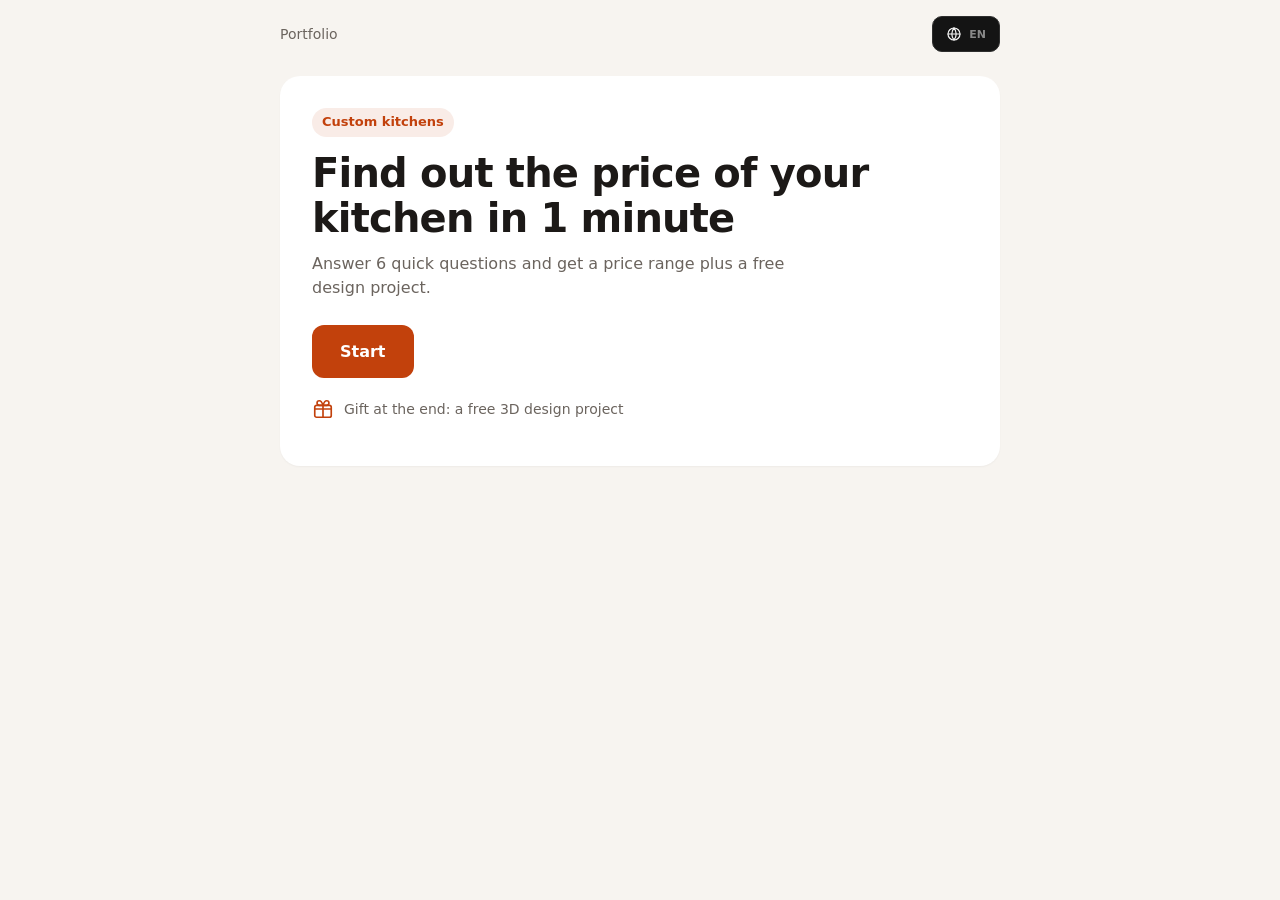
==== quiz/index.html @ 35d5382d "Add multilingual kitchen quiz demo (/quiz/) 6 questions with progress bar and auto-advance, price ra" ====
<!doctype html>
<html lang="en">
<head>
<meta charset="utf-8">
<meta name="viewport" content="width=device-width, initial-scale=1">
<title>Kitchen quiz</title>
<style>
  :root { --accent:#c2410c; --ink:#1c1917; --muted:#6b645e; --line:#e7e2dc; --bg:#f7f4f0; --card:#fff; }
  * { box-sizing:border-box; }
  body { margin:0; font:16px/1.45 system-ui,-apple-system,"Segoe UI",Roboto,sans-serif; color:var(--ink); background:var(--bg); min-height:100vh; }
  .bar { display:flex; align-items:center; justify-content:space-between; max-width:760px; margin:0 auto; padding:16px 20px 0; }
  .back { color:var(--muted); text-decoration:none; font-size:14px; } .back:hover { color:var(--ink); }
  main { max-width:760px; margin:0 auto; padding:24px 20px 48px; }
  .card { background:var(--card); border-radius:20px; padding:32px; box-shadow:0 1px 2px rgba(0,0,0,.04); }
  .screen { animation:in .35s cubic-bezier(.2,.8,.2,1); }
  @keyframes in { from { opacity:0; transform:translateY(8px); } }
  .tag { display:inline-block; font-size:13px; font-weight:600; color:var(--accent); background:color-mix(in srgb,var(--accent) 10%,white); padding:5px 10px; border-radius:999px; }
  h1 { font-size:clamp(26px,4.5vw,40px); line-height:1.12; letter-spacing:-.02em; margin:14px 0 12px; }
  h2 { font-size:clamp(21px,3.4vw,28px); line-height:1.2; letter-spacing:-.01em; margin:6px 0 22px; }
  .lead { color:var(--muted); margin:0 0 26px; max-width:52ch; }
  .gift { display:flex; align-items:center; gap:10px; margin-top:20px; font-size:14px; color:var(--muted); }
  .gift svg { width:22px; height:22px; color:var(--accent); flex:none; }
  .btn { font:inherit; font-weight:600; padding:15px 28px; border:0; border-radius:12px; background:var(--accent); color:#fff; cursor:pointer; }
  .btn:hover { filter:brightness(1.07); } .btn:disabled { opacity:.6; cursor:wait; }
  .ghost { font:inherit; background:none; border:0; color:var(--muted); cursor:pointer; padding:10px 4px; }
  .ghost:hover { color:var(--ink); }
  .prog { display:flex; justify-content:space-between; font-size:13px; color:var(--muted); margin-bottom:8px; }
  .track { height:6px; background:var(--line); border-radius:9px; overflow:hidden; margin-bottom:24px; }
  .fill { height:100%; background:var(--accent); border-radius:9px; transition:width .35s cubic-bezier(.2,.8,.2,1); }
  .opts { display:grid; grid-template-columns:repeat(2,1fr); gap:12px; }
  .opts.icons { grid-template-columns:repeat(4,1fr); }
  .opt { font:inherit; text-align:start; padding:16px; border:1.5px solid var(--line); border-radius:14px; background:var(--card); cursor:pointer; color:var(--ink); display:flex; flex-direction:column; gap:10px; transition:border-color .15s, background .15s; }
  .opts.icons .opt { align-items:center; text-align:center; }
  .opt svg { width:64px; height:64px; color:var(--muted); }
  .opt:hover { border-color:color-mix(in srgb,var(--accent) 50%,var(--line)); }
  .opt.on { border-color:var(--accent); background:color-mix(in srgb,var(--accent) 7%,white); }
  .opt.on svg { color:var(--accent); }
  .opt:focus-visible, .btn:focus-visible, .chip:focus-visible { outline:2px solid var(--accent); outline-offset:2px; }
  .nav { display:flex; justify-content:space-between; align-items:center; margin-top:24px; min-height:44px; }
  .price { font-size:clamp(30px,5.5vw,46px); font-weight:700; letter-spacing:-.02em; margin:4px 0 10px; font-variant-numeric:tabular-nums; }
  .bonus { display:flex; gap:12px; align-items:center; background:color-mix(in srgb,var(--accent) 8%,white); border:1px dashed color-mix(in srgb,var(--accent) 45%,white); border-radius:14px; padding:14px 16px; margin:20px 0 24px; font-weight:600; }
  .bonus svg { width:26px; height:26px; color:var(--accent); flex:none; }
  form { display:flex; flex-direction:column; gap:12px; max-width:420px; }
  input[type=text], input[type=tel] { font:inherit; padding:14px; border:1.5px solid var(--line); border-radius:12px; }
  input:focus { outline:none; border-color:var(--accent); }
  .lbl { font-size:14px; color:var(--muted); margin-top:4px; }
  .chips { display:flex; flex-wrap:wrap; gap:8px; }
  .chip { font:inherit; font-size:14px; padding:9px 14px; border:1.5px solid var(--line); border-radius:999px; background:var(--card); cursor:pointer; color:var(--ink); }
  .chip.on { border-color:var(--accent); color:var(--accent); font-weight:600; }
  .hp { position:absolute; left:-9999px; }
  .msg { margin:0; font-size:14px; color:var(--muted); min-height:1em; } .msg.err { color:#d33; }
  .ok { width:56px; height:56px; border-radius:50%; background:var(--accent); color:#fff; display:grid; place-items:center; font-size:28px; margin-bottom:12px; }
  .demo { font-style:italic; color:var(--muted); font-size:14px; }
  @media (max-width:640px) { .card { padding:22px; } .opts, .opts.icons { grid-template-columns:1fr 1fr; } }
  @media (prefers-reduced-motion:reduce) { .screen { animation:none; } .fill { transition:none; } }
</style>
</head>
<body>
<header class="bar">
  <a class="back" href="../" data-i18n="back">Portfolio</a>
  <button id="lang" type="button">EN</button>
</header>
<main><div class="card" id="quiz"></div></main>

<script>
  // Настройки под клиента:
  window.QUIZ_SETTINGS = {
    endpoint: "",  // URL воркера из calc/worker. Пусто = демо, заявка не отправляется
    currency: ""   // пусто = по языку (RU → RUB, UA → UAH, остальные → USD)
  };
</script>
<script src="i18n.js"></script>
<script src="../lang.js"></script>
<script>
(function () {
  const S = window.QUIZ_SETTINGS, CUR = window.QUIZ_CURRENCIES, LC = window.QUIZ_LANG_CURRENCY;
  const T = (k, v) => window.t(k, v), lang = () => window.currentLang();
  const root = document.getElementById("quiz");

  // Иконки формы кухни (вид сверху).
  const ic = (d) => `<svg viewBox="0 0 64 64" fill="none" stroke="currentColor" stroke-width="2.5" stroke-linejoin="round" aria-hidden="true"><rect x="4" y="4" width="56" height="56" rx="6" stroke-opacity=".25"/>${d}</svg>`;
  const ICONS = [
    ic('<rect x="10" y="10" width="44" height="12" rx="2"/>'),
    ic('<path d="M10 10h44v12H22v32H10z"/>'),
    ic('<path d="M10 10h44v44H42V22H22v32H10z"/>'),
    ic('<rect x="10" y="10" width="44" height="12" rx="2"/><rect x="20" y="36" width="24" height="12" rx="2"/>')
  ];

  // Вопросы. Цена в USD: base[длина] × shape × facade + worktop.
  const Q = [
    { k: "q1", opts: ["q1a", "q1b", "q1c", "q1d"], icons: true, mult: [1, 1.25, 1.5, 1.7] },
    { k: "q2", opts: ["q2a", "q2b", "q2c", "q2d"], base: [1200, 1800, 2500, 3300] },
    { k: "q3", opts: ["q3a", "q3b", "q3c", "q3d"], mult: [1, 1.2, 1.5, 2.2] },
    { k: "q4", opts: ["q4a", "q4b", "q4c"], add: [0, 400, 800] },
    { k: "q5", opts: ["q5a", "q5b", "q5c"] },
    { k: "q6", opts: ["q6a", "q6b", "q6c"] }
  ];
  const VIA = ["Telegram", "Viber", "WhatsApp", "call"];

  let screen = "intro", step = 0, ans = [], via = 0, sent = false;

  const cur = () => S.currency || LC[lang()] || "USD";
  function money(n) {
    const c = CUR[cur()], l = lang(), v = Math.round(n * c.rate / c.round) * c.round;
    const num = v.toLocaleString(l === "en" || l === "ar" ? "en-US" : l === "zh" ? "zh-CN" : l).replace(/ | /g, " ");
    if (cur() === "RUB") return num + " ₽";
    if (cur() === "UAH") return num + " ₴";
    return l === "en" ? "$" + num : l === "zh" ? num + " 美元" : num + " $";
  }
  function priceUSD() {
    const g = (i) => ans[i] ?? 0;
    return Q[1].base[g(1)] * Q[0].mult[g(0)] * Q[2].mult[g(2)] + Q[3].add[g(3)];
  }
  const range = () => { const p = priceUSD(); return [p * 0.9, p * 1.15]; };
  const rangeText = () => { const [a, b] = range(); return `${money(a)} – ${money(b)}`; };

  function render(focus) {
    document.title = T("pageTitle");
    let h = "";
    if (screen === "intro") {
      h = `<span class="tag">${T("introTag")}</span><h1>${T("introH")}</h1><p class="lead">${T("introP")}</p>
        <button class="btn" data-act="start">${T("start")}</button>
        <p class="gift"><svg viewBox="0 0 24 24" fill="none" stroke="currentColor" stroke-width="1.8" stroke-linecap="round" stroke-linejoin="round" aria-hidden="true"><rect x="3" y="8" width="18" height="13" rx="2"/><path d="M12 8v13M3 12h18M12 8S10.5 3 8 3a2.5 2.5 0 0 0 0 5h4zM12 8s1.5-5 4-5a2.5 2.5 0 0 1 0 5h-4z"/></svg>${T("gift")}</p>`;
    } else if (screen === "q") {
      const q = Q[step], pct = Math.round((step) / Q.length * 100);
      h = `<div class="prog"><span>${T("step", { n: step + 1, total: Q.length })}</span><span>${pct}%</span></div>
        <div class="track"><div class="fill" style="width:${pct}%"></div></div>
        <h2 id="qh">${T(q.k)}</h2>
        <div class="opts${q.icons ? " icons" : ""}" role="radiogroup" aria-labelledby="qh">
          ${q.opts.map((o, i) => `<button class="opt${ans[step] === i ? " on" : ""}" role="radio" aria-checked="${ans[step] === i}" data-i="${i}">${q.icons ? ICONS[i] : ""}<span>${T(o)}</span></button>`).join("")}
        </div>
        <div class="nav"><button class="ghost" data-act="back">← ${T("backBtn")}</button>${ans[step] != null ? `<button class="btn" data-act="next">${T("next")} →</button>` : ""}</div>`;
    } else if (sent) {
      h = `<div class="ok">✓</div><h2>${T("sent")}</h2><p class="lead">${T("sentNote")}</p>${S.endpoint ? "" : `<p class="demo">${T("demoNote")}</p>`}
        <button class="ghost" data-act="again">↻ ${T("again")}</button>`;
    } else {
      h = `<div class="track"><div class="fill" style="width:100%"></div></div>
        <p class="lead" style="margin:0">${T("resH")}</p>
        <div class="price" aria-live="polite">${rangeText()}</div>
        <p class="lead" style="margin:0">${T("resP")}</p>
        <div class="bonus"><svg viewBox="0 0 24 24" fill="none" stroke="currentColor" stroke-width="1.8" stroke-linecap="round" stroke-linejoin="round" aria-hidden="true"><path d="M20.6 13.4 13.4 20.6a2 2 0 0 1-2.8 0L3 13V3h10l7.6 7.6a2 2 0 0 1 0 2.8z"/><circle cx="7.5" cy="7.5" r="1.5"/></svg>${T("bonus")}</div>
        <form novalidate>
          <input type="text" name="name" placeholder="${T("name")}" aria-label="${T("name")}" autocomplete="name">
          <input type="tel" name="phone" placeholder="${T("phone")}" aria-label="${T("phone")}" autocomplete="tel" dir="ltr">
          <input type="text" name="website" class="hp" tabindex="-1" autocomplete="off" aria-hidden="true">
          <span class="lbl">${T("via")}</span>
          <div class="chips" role="radiogroup" aria-label="${T("via")}">${VIA.map((v, i) => `<button type="button" class="chip${i === via ? " on" : ""}" role="radio" aria-checked="${i === via}" data-via="${i}">${v === "call" ? T("call") : v}</button>`).join("")}</div>
          <button class="btn" type="submit">${T("cta")}</button>
          <p class="msg" role="status"></p>
        </form>
        <div class="nav"><button class="ghost" data-act="back">← ${T("backBtn")}</button></div>`;
    }
    root.innerHTML = `<div class="screen">${h}</div>`;
    if (focus) (root.querySelector(".opt.on, .opt, input[name=name], .btn") || root).focus({ preventScroll: true });
  }

  root.addEventListener("click", (e) => {
    const b = e.target.closest("button");
    if (!b) return;
    const act = b.dataset.act;
    if (act === "start") { screen = "q"; step = 0; return render(true); }
    if (act === "again") { screen = "intro"; ans = []; sent = false; return render(true); }
    if (act === "back") { if (screen === "res") { screen = "q"; step = Q.length - 1; } else if (step > 0) step--; else screen = "intro"; return render(true); }
    if (act === "next") { if (step < Q.length - 1) step++; else screen = "res"; return render(true); }
    if (b.dataset.via != null) {
      via = Number(b.dataset.via);
      b.parentElement.querySelectorAll(".chip").forEach((c, i) => { c.classList.toggle("on", i === via); c.setAttribute("aria-checked", i === via); });
      return;
    }
    if (b.classList.contains("opt")) {
      ans[step] = Number(b.dataset.i);
      b.parentElement.querySelectorAll(".opt").forEach((o, i) => { o.classList.toggle("on", i === ans[step]); o.setAttribute("aria-checked", i === ans[step]); });
      // Автопереход к следующему вопросу после выбора.
      clearTimeout(render.t);
      render.t = setTimeout(() => { if (step < Q.length - 1) step++; else screen = "res"; render(true); }, 280);
    }
  });

  root.addEventListener("submit", async (e) => {
    e.preventDefault();
    const f = e.target, msg = f.querySelector(".msg"), btn = f.querySelector("[type=submit]");
    const phone = f.phone.value.trim();
    if (phone.replace(/\D/g, "").length < 9) { msg.className = "msg err"; msg.textContent = T("phoneErr"); f.phone.focus(); return; }
    const [a, b] = range(), c = CUR[cur()];
    const items = Q.map((q, i) => ({ label: T(q.k), value: T(q.opts[ans[i]]) }));
    items.push({ label: T("range"), value: rangeText() }, { label: T("via"), value: VIA[via] === "call" ? T("call") : VIA[via] });
    const payload = { niche: "kitchen-quiz", title: T("introTag"), total: Math.round((a + b) / 2 * c.rate / c.round) * c.round, currency: cur(), lang: lang(),
      items, name: f.name.value.trim(), phone, website: f.website.value, page: location.href };
    btn.disabled = true; msg.className = "msg"; msg.textContent = T("sending");
    try {
      if (!S.endpoint) { console.log("Demo request:", payload); await new Promise((r) => setTimeout(r, 500)); }
      else { const r = await fetch(S.endpoint, { method: "POST", headers: { "Content-Type": "application/json" }, body: JSON.stringify(payload) }); if (!r.ok) throw 0; }
      sent = true; render(true);
    } catch { btn.disabled = false; msg.className = "msg err"; msg.textContent = T("sendErr"); }
  });

  // Смена языка → тексты и валюта меняются сразу, ответы сохраняются.
  document.addEventListener("langchange", () => render(false));
  render(false);
})();
</script>
</body>
</html>
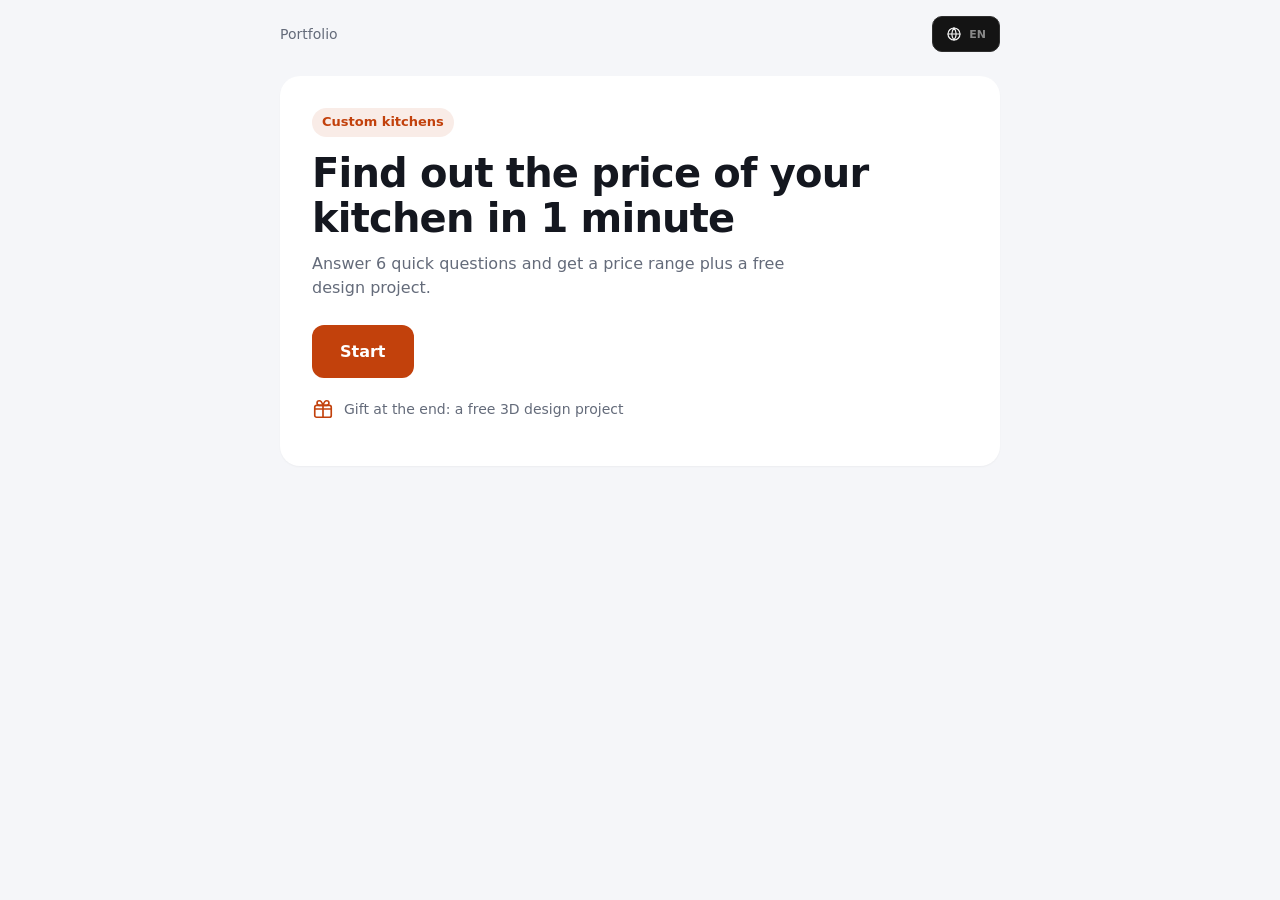
==== commit c73a41f8: "Quiz: use the calculator's neutral palette instead of cream Co-Authored-By: Claude Opus 5.5 <noreply" ====
--- a/quiz/index.html
+++ b/quiz/index.html
@@ -5,7 +5,7 @@
 <meta name="viewport" content="width=device-width, initial-scale=1">
 <title>Kitchen quiz</title>
 <style>
-  :root { --accent:#c2410c; --ink:#1c1917; --muted:#6b645e; --line:#e7e2dc; --bg:#f7f4f0; --card:#fff; }
+  :root { --accent:#c2410c; --ink:#14171f; --muted:#646b7a; --line:#e3e6ec; --bg:#f5f6f9; --card:#fff; }
   * { box-sizing:border-box; }
   body { margin:0; font:16px/1.45 system-ui,-apple-system,"Segoe UI",Roboto,sans-serif; color:var(--ink); background:var(--bg); min-height:100vh; }
   .bar { display:flex; align-items:center; justify-content:space-between; max-width:760px; margin:0 auto; padding:16px 20px 0; }
